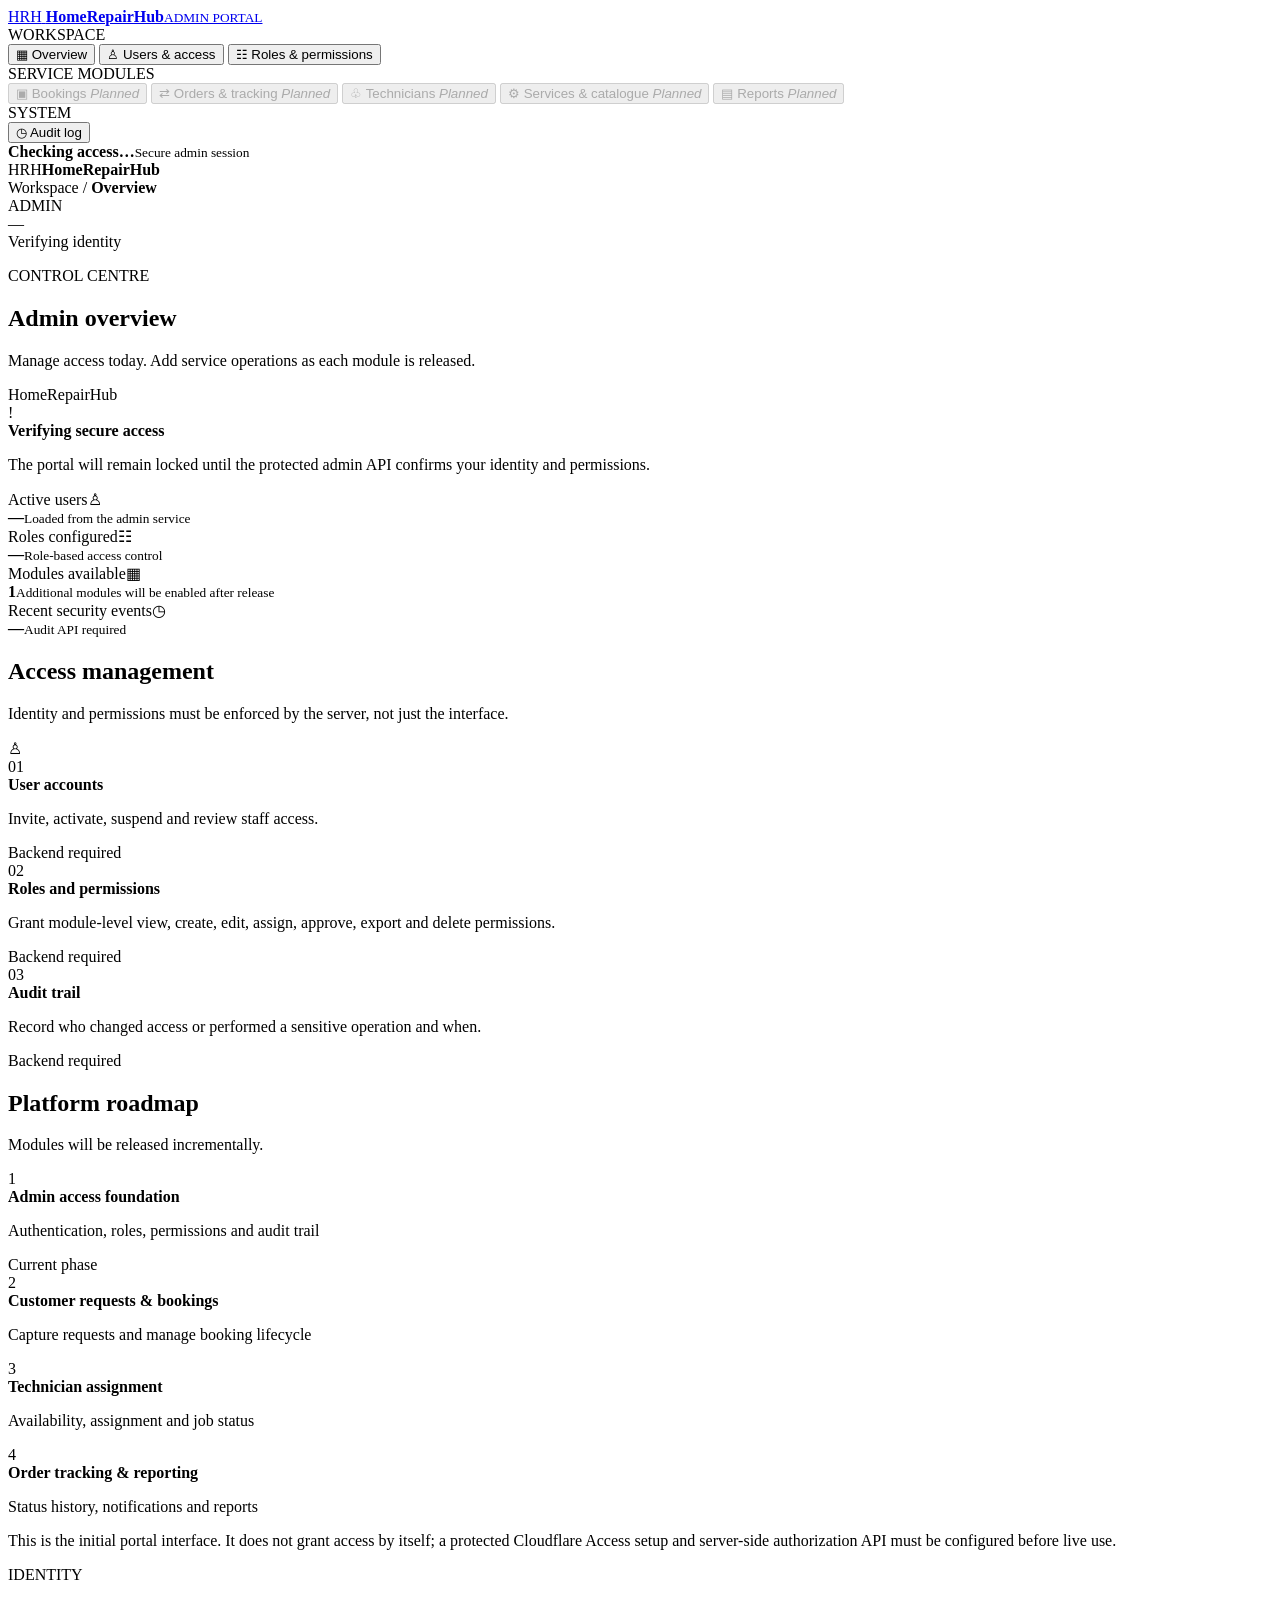
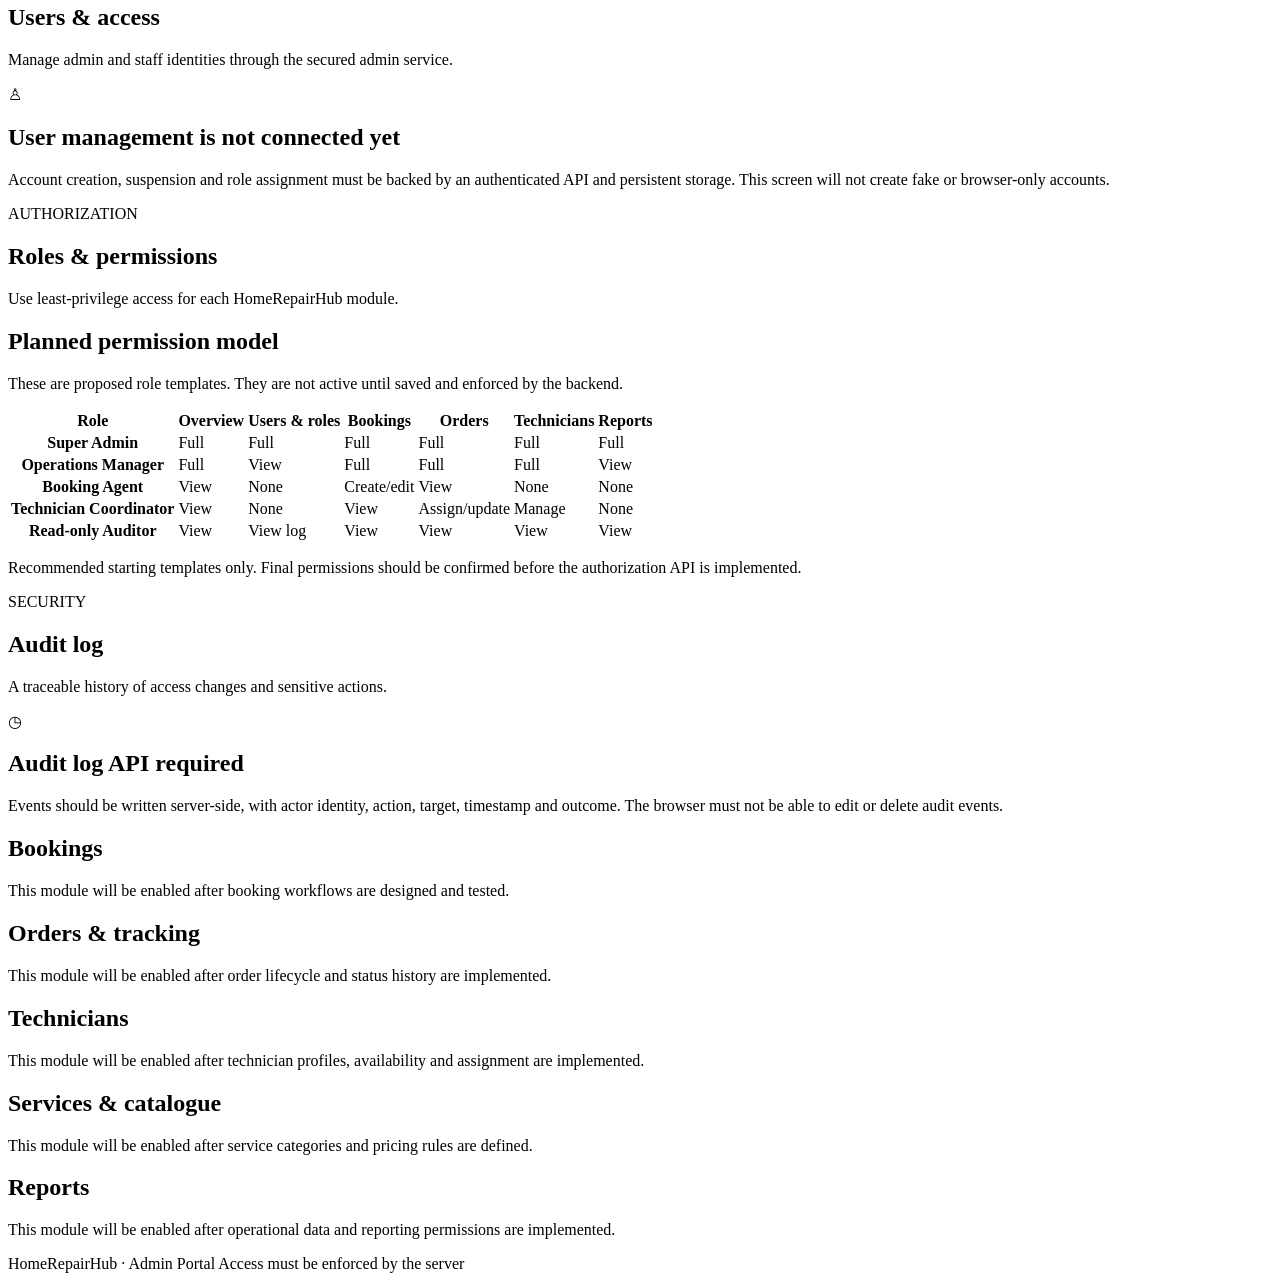
==== admin/index.html @ 63f6ca16 "Add secure admin portal shell" ====
<!doctype html>
<html lang="en">
<head>
  <meta charset="utf-8">
  <meta name="viewport" content="width=device-width, initial-scale=1">
  <meta name="robots" content="noindex, nofollow">
  <meta name="referrer" content="same-origin">
  <title>Admin Portal | HomeRepairHub</title>
  <link rel="stylesheet" href="./admin.css">
  <script src="./admin.js" defer></script>
</head>
<body>
  <div class="app-shell">
    <aside class="sidebar" aria-label="Admin navigation">
      <a class="brand" href="./" aria-label="HomeRepairHub Admin home">
        <span class="brand-mark">HRH</span>
        <span><strong>HomeRepairHub</strong><small>ADMIN PORTAL</small></span>
      </a>
      <div class="nav-label">WORKSPACE</div>
      <nav id="main-nav">
        <button class="nav-item active" data-view="overview"><span>▦</span> Overview</button>
        <button class="nav-item" data-view="users"><span>♙</span> Users & access</button>
        <button class="nav-item" data-view="roles"><span>☷</span> Roles & permissions</button>
        <div class="nav-label">SERVICE MODULES</div>
        <button class="nav-item future" data-view="bookings" disabled><span>▣</span> Bookings <em>Planned</em></button>
        <button class="nav-item future" data-view="orders" disabled><span>⇄</span> Orders & tracking <em>Planned</em></button>
        <button class="nav-item future" data-view="technicians" disabled><span>♧</span> Technicians <em>Planned</em></button>
        <button class="nav-item future" data-view="services" disabled><span>⚙</span> Services & catalogue <em>Planned</em></button>
        <button class="nav-item future" data-view="reports" disabled><span>▤</span> Reports <em>Planned</em></button>
        <div class="nav-label">SYSTEM</div>
        <button class="nav-item" data-view="audit"><span>◷</span> Audit log</button>
      </nav>
      <div class="sidebar-bottom">
        <span class="status-dot"></span>
        <span><strong id="security-state">Checking access…</strong><small>Secure admin session</small></span>
      </div>
    </aside>

    <main class="main-content">
      <header class="topbar">
        <div class="mobile-brand"><span class="brand-mark">HRH</span><strong>HomeRepairHub</strong></div>
        <div class="breadcrumbs">Workspace <span>/</span> <strong id="page-crumb">Overview</strong></div>
        <div class="topbar-right"><span class="environment-pill">ADMIN</span><div class="avatar" id="user-avatar">—</div><span id="user-name">Verifying identity</span></div>
      </header>

      <section class="page" id="page-overview">
        <div class="page-heading">
          <div><p class="eyebrow">CONTROL CENTRE</p><h1>Admin overview</h1><p class="subheading">Manage access today. Add service operations as each module is released.</p></div>
          <span class="date-chip" id="today-label">HomeRepairHub</span>
        </div>
        <div id="access-banner" class="notice notice-warning" role="status">
          <span class="notice-icon">!</span><div><strong>Verifying secure access</strong><p>The portal will remain locked until the protected admin API confirms your identity and permissions.</p></div>
        </div>
        <div class="stat-grid">
          <article class="stat-card"><div class="stat-top"><span>Active users</span><span class="stat-icon">♙</span></div><strong id="stat-users">—</strong><small>Loaded from the admin service</small></article>
          <article class="stat-card"><div class="stat-top"><span>Roles configured</span><span class="stat-icon">☷</span></div><strong id="stat-roles">—</strong><small>Role-based access control</small></article>
          <article class="stat-card"><div class="stat-top"><span>Modules available</span><span class="stat-icon">▦</span></div><strong id="stat-modules">1</strong><small>Additional modules will be enabled after release</small></article>
          <article class="stat-card"><div class="stat-top"><span>Recent security events</span><span class="stat-icon">◷</span></div><strong id="stat-events">—</strong><small>Audit API required</small></article>
        </div>
        <div class="content-grid">
          <article class="panel"><div class="panel-heading"><div><h2>Access management</h2><p>Identity and permissions must be enforced by the server, not just the interface.</p></div><span class="panel-icon">♙</span></div>
            <div class="feature-row"><div class="feature-icon">01</div><div><strong>User accounts</strong><p>Invite, activate, suspend and review staff access.</p></div><span class="tag tag-pending">Backend required</span></div>
            <div class="feature-row"><div class="feature-icon">02</div><div><strong>Roles and permissions</strong><p>Grant module-level view, create, edit, assign, approve, export and delete permissions.</p></div><span class="tag tag-pending">Backend required</span></div>
            <div class="feature-row"><div class="feature-icon">03</div><div><strong>Audit trail</strong><p>Record who changed access or performed a sensitive operation and when.</p></div><span class="tag tag-pending">Backend required</span></div>
          </article>
          <article class="panel roadmap"><div class="panel-heading"><div><h2>Platform roadmap</h2><p>Modules will be released incrementally.</p></div></div>
            <div class="roadmap-step"><span class="step-number current">1</span><div><strong>Admin access foundation</strong><p>Authentication, roles, permissions and audit trail</p><span class="tag tag-current">Current phase</span></div></div>
            <div class="roadmap-step"><span class="step-number">2</span><div><strong>Customer requests & bookings</strong><p>Capture requests and manage booking lifecycle</p></div></div>
            <div class="roadmap-step"><span class="step-number">3</span><div><strong>Technician assignment</strong><p>Availability, assignment and job status</p></div></div>
            <div class="roadmap-step"><span class="step-number">4</span><div><strong>Order tracking & reporting</strong><p>Status history, notifications and reports</p></div></div>
          </article>
        </div>
        <p class="footnote">This is the initial portal interface. It does not grant access by itself; a protected Cloudflare Access setup and server-side authorization API must be configured before live use.</p>
      </section>

      <section class="page hidden" id="page-users">
        <div class="page-heading"><div><p class="eyebrow">IDENTITY</p><h1>Users & access</h1><p class="subheading">Manage admin and staff identities through the secured admin service.</p></div></div>
        <div class="panel"><div class="empty-state"><div class="empty-symbol">♙</div><h2>User management is not connected yet</h2><p>Account creation, suspension and role assignment must be backed by an authenticated API and persistent storage. This screen will not create fake or browser-only accounts.</p></div></div>
      </section>

      <section class="page hidden" id="page-roles">
        <div class="page-heading"><div><p class="eyebrow">AUTHORIZATION</p><h1>Roles & permissions</h1><p class="subheading">Use least-privilege access for each HomeRepairHub module.</p></div></div>
        <div class="panel"><h2>Planned permission model</h2><p class="panel-description">These are proposed role templates. They are not active until saved and enforced by the backend.</p>
          <div class="table-wrap"><table><thead><tr><th>Role</th><th>Overview</th><th>Users & roles</th><th>Bookings</th><th>Orders</th><th>Technicians</th><th>Reports</th></tr></thead><tbody>
          <tr><th>Super Admin</th><td><span class="permission full">Full</span></td><td><span class="permission full">Full</span></td><td><span class="permission full">Full</span></td><td><span class="permission full">Full</span></td><td><span class="permission full">Full</span></td><td><span class="permission full">Full</span></td></tr>
          <tr><th>Operations Manager</th><td><span class="permission full">Full</span></td><td><span class="permission limited">View</span></td><td><span class="permission full">Full</span></td><td><span class="permission full">Full</span></td><td><span class="permission full">Full</span></td><td><span class="permission limited">View</span></td></tr>
          <tr><th>Booking Agent</th><td><span class="permission limited">View</span></td><td><span class="permission none">None</span></td><td><span class="permission limited">Create/edit</span></td><td><span class="permission limited">View</span></td><td><span class="permission none">None</span></td><td><span class="permission none">None</span></td></tr>
          <tr><th>Technician Coordinator</th><td><span class="permission limited">View</span></td><td><span class="permission none">None</span></td><td><span class="permission limited">View</span></td><td><span class="permission limited">Assign/update</span></td><td><span class="permission limited">Manage</span></td><td><span class="permission none">None</span></td></tr>
          <tr><th>Read-only Auditor</th><td><span class="permission limited">View</span></td><td><span class="permission limited">View log</span></td><td><span class="permission limited">View</span></td><td><span class="permission limited">View</span></td><td><span class="permission limited">View</span></td><td><span class="permission limited">View</span></td></tr>
          </tbody></table></div>
          <p class="footnote">Recommended starting templates only. Final permissions should be confirmed before the authorization API is implemented.</p>
        </div>
      </section>

      <section class="page hidden" id="page-audit">
        <div class="page-heading"><div><p class="eyebrow">SECURITY</p><h1>Audit log</h1><p class="subheading">A traceable history of access changes and sensitive actions.</p></div></div>
        <div class="panel"><div class="empty-state"><div class="empty-symbol">◷</div><h2>Audit log API required</h2><p>Events should be written server-side, with actor identity, action, target, timestamp and outcome. The browser must not be able to edit or delete audit events.</p></div></div>
      </section>

      <section class="page hidden" id="page-bookings"><div class="panel"><h2>Bookings</h2><p>This module will be enabled after booking workflows are designed and tested.</p></div></section>
      <section class="page hidden" id="page-orders"><div class="panel"><h2>Orders & tracking</h2><p>This module will be enabled after order lifecycle and status history are implemented.</p></div></section>
      <section class="page hidden" id="page-technicians"><div class="panel"><h2>Technicians</h2><p>This module will be enabled after technician profiles, availability and assignment are implemented.</p></div></section>
      <section class="page hidden" id="page-services"><div class="panel"><h2>Services & catalogue</h2><p>This module will be enabled after service categories and pricing rules are defined.</p></div></section>
      <section class="page hidden" id="page-reports"><div class="panel"><h2>Reports</h2><p>This module will be enabled after operational data and reporting permissions are implemented.</p></div></section>
      <footer class="page-footer">HomeRepairHub · Admin Portal <span>Access must be enforced by the server</span></footer>
    </main>
  </div>
  <noscript><div class="noscript">JavaScript is required to verify your admin session. Access remains unavailable without verification.</div></noscript>
</body>
</html>
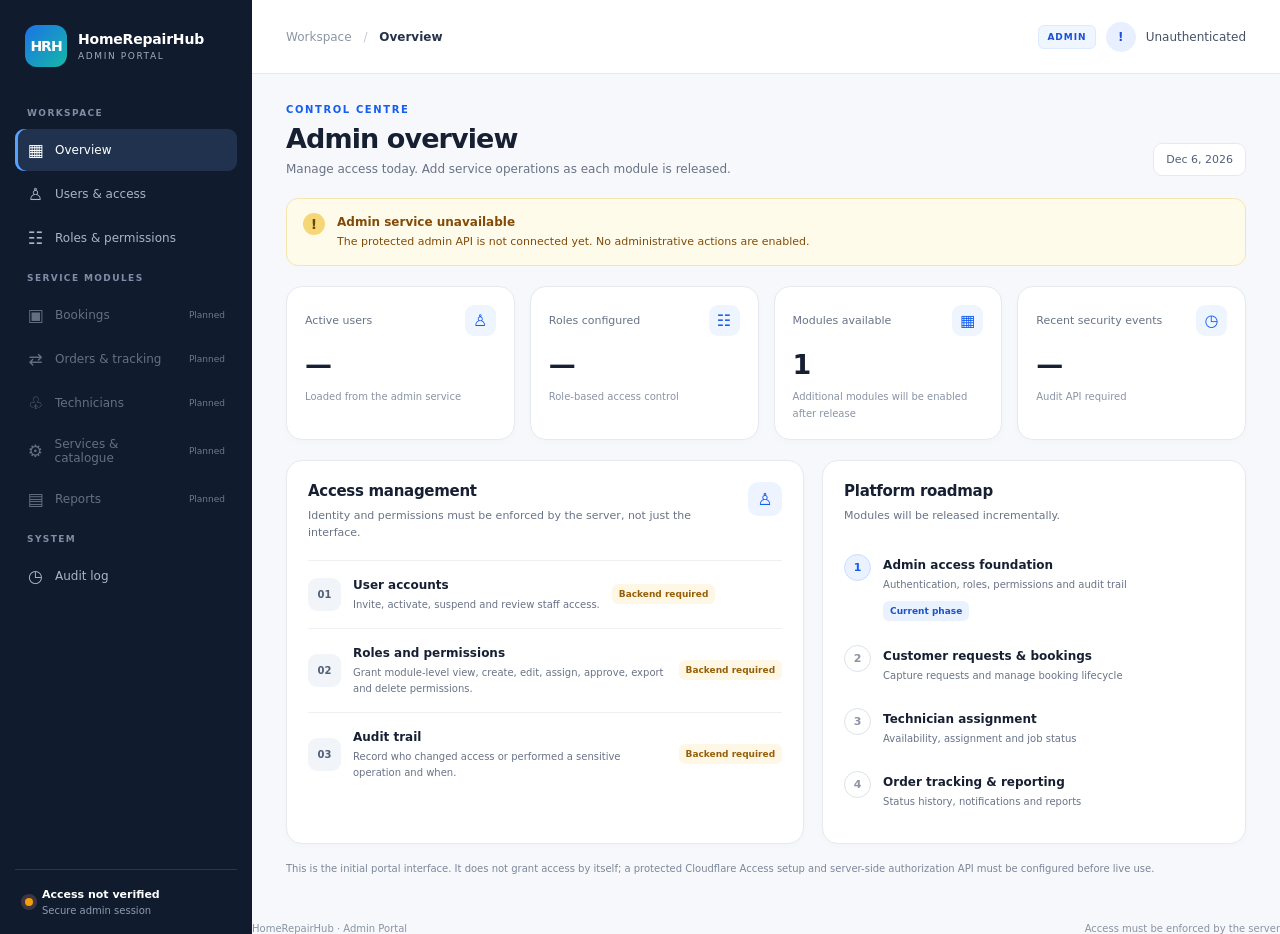
==== commit 71a1a1d9: "Add admin email-password sign-in form" ====
--- a/admin/index.html
+++ b/admin/index.html
@@ -40,7 +40,7 @@
       <header class="topbar">
         <div class="mobile-brand"><span class="brand-mark">HRH</span><strong>HomeRepairHub</strong></div>
         <div class="breadcrumbs">Workspace <span>/</span> <strong id="page-crumb">Overview</strong></div>
-        <div class="topbar-right"><span class="environment-pill">ADMIN</span><div class="avatar" id="user-avatar">—</div><span id="user-name">Verifying identity</span></div>
+        <div class="topbar-right"><span class="environment-pill">ADMIN</span><div class="avatar" id="user-avatar">—</div><span id="user-name">Verifying identity</span><button id="logout-button" class="logout-button hidden" type="button">Sign out</button></div>
       </header>
 
       <section class="page" id="page-overview">
@@ -51,6 +51,17 @@
         <div id="access-banner" class="notice notice-warning" role="status">
           <span class="notice-icon">!</span><div><strong>Verifying secure access</strong><p>The portal will remain locked until the protected admin API confirms your identity and permissions.</p></div>
         </div>
+        <form id="login-form" class="panel login-panel hidden" autocomplete="on" novalidate>
+          <p class="eyebrow">SECURE ADMIN SIGN-IN</p><h2>Sign in to your admin account</h2>
+          <p class="panel-description">Use the email address and password registered with HomeRepairHub's authentication provider. Only approved admin accounts are allowed.</p>
+          <label for="login-email">Email address</label>
+          <input id="login-email" name="email" type="email" autocomplete="username" maxlength="254" required>
+          <label for="login-password">Password</label>
+          <input id="login-password" name="password" type="password" autocomplete="current-password" maxlength="1024" required>
+          <p id="login-error" class="login-error" role="alert" aria-live="polite"></p>
+          <button id="login-submit" type="submit" class="login-submit">Sign in securely</button>
+          <p class="login-help">Forgot your password? Use the configured provider's account recovery flow. Do not share your password or one-time codes.</p>
+        </form>
         <div class="stat-grid">
           <article class="stat-card"><div class="stat-top"><span>Active users</span><span class="stat-icon">♙</span></div><strong id="stat-users">—</strong><small>Loaded from the admin service</small></article>
           <article class="stat-card"><div class="stat-top"><span>Roles configured</span><span class="stat-icon">☷</span></div><strong id="stat-roles">—</strong><small>Role-based access control</small></article>
--- a/admin/admin.css
+++ b/admin/admin.css
@@ -0,0 +1 @@
+:root{color-scheme:light;--ink:#172033;--muted:#697386;--line:#e6eaf0;--canvas:#f6f8fb;--brand:#155eef;--brand-dark:#1547b8;--teal:#0d9488;--amber:#a15c07;--sidebar:#111b2e;--sidebar-muted:#aab5c8;--radius:16px;font-family:Inter,ui-sans-serif,system-ui,-apple-system,BlinkMacSystemFont,"Segoe UI",sans-serif}*{box-sizing:border-box}body{margin:0;background:var(--canvas);color:var(--ink);font-size:14px}.app-shell{min-height:100vh;display:grid;grid-template-columns:252px minmax(0,1fr)}.sidebar{background:var(--sidebar);color:#fff;padding:25px 15px 18px;display:flex;flex-direction:column;min-height:100vh}.brand{display:flex;align-items:center;gap:11px;padding:0 10px 29px;color:#fff;text-decoration:none}.brand-mark{width:42px;height:42px;border-radius:12px;background:linear-gradient(135deg,#1b73e8,#15b8a6);display:grid;place-items:center;font-weight:850;letter-spacing:-1px;color:#fff}.brand strong,.brand small,.sidebar-bottom strong,.sidebar-bottom small{display:block}.brand strong{font-size:14px;letter-spacing:-.2px}.brand small{font-size:9px;letter-spacing:1.6px;color:#9eacc2;margin-top:4px}.nav-label{padding:12px 12px 9px;font-size:9px;font-weight:800;letter-spacing:1.4px;color:#7f8da7}.nav-item{width:100%;display:flex;align-items:center;gap:11px;border:0;background:transparent;color:var(--sidebar-muted);text-align:left;padding:11px 12px;border-radius:9px;margin:2px 0;font:inherit;font-size:12px;cursor:pointer}.nav-item span{width:17px;text-align:center;font-size:17px}.nav-item:hover:not(:disabled),.nav-item.active{background:#20324e;color:#fff}.nav-item.active{box-shadow:inset 3px 0 #56a2ff}.nav-item:disabled{cursor:not-allowed;opacity:.55}.nav-item em{font-size:9px;font-style:normal;margin-left:auto;color:#b8c5d8}.sidebar-bottom{display:flex;align-items:center;gap:9px;margin-top:auto;padding:18px 10px 0;border-top:1px solid #29364b}.sidebar-bottom strong{font-size:11px}.sidebar-bottom small{font-size:10px;color:#8e9bb1;margin-top:4px}.status-dot{width:8px;height:8px;border-radius:50%;background:#f59e0b;box-shadow:0 0 0 4px #3d3540}.main-content{min-width:0}.topbar{height:74px;padding:0 34px;background:#fff;border-bottom:1px solid var(--line);display:flex;align-items:center;justify-content:space-between;gap:16px}.breadcrumbs{color:#8b95a7;font-size:12px}.breadcrumbs span{padding:0 8px;color:#c3cad5}.breadcrumbs strong{color:#263248}.topbar-right{display:flex;align-items:center;gap:10px;font-size:12px;color:#465166}.environment-pill{font-size:9px;letter-spacing:1px;font-weight:800;color:#1d4ed8;background:#eff6ff;border:1px solid #dbeafe;padding:6px 8px;border-radius:6px}.avatar{width:30px;height:30px;border-radius:50%;display:grid;place-items:center;background:#e8efff;color:#1d4ed8;font-weight:800}.page{padding:30px 34px 20px;max-width:1600px;margin:0 auto}.hidden{display:none!important}.page-heading{display:flex;align-items:flex-end;justify-content:space-between;gap:16px;margin-bottom:22px}.eyebrow{font-size:10px;letter-spacing:1.6px;font-weight:800;color:var(--brand);margin:0 0 8px}.page-heading h1{font-size:27px;letter-spacing:-.9px;margin:0;font-weight:760}.subheading{color:var(--muted);font-size:12px;margin:8px 0 0}.date-chip{font-size:11px;color:#536078;background:#fff;border:1px solid var(--line);border-radius:9px;padding:9px 12px}.notice{display:flex;align-items:flex-start;gap:12px;border-radius:12px;padding:14px 16px;margin-bottom:20px}.notice-warning{background:#fffbeb;border:1px solid #f8e5ae;color:#824b08}.notice-success{background:#ecfdf5;border:1px solid #b7ead4;color:#065f46}.notice-icon{display:grid;place-items:center;width:22px;height:22px;border-radius:50%;background:#f6d777;color:#6e4500;font-weight:900;flex:none}.notice strong{font-size:12px}.notice p{font-size:11px;line-height:1.6;margin:4px 0 0}.stat-grid{display:grid;grid-template-columns:repeat(4,minmax(0,1fr));gap:15px;margin-bottom:20px}.stat-card,.panel{background:#fff;border:1px solid var(--line);border-radius:var(--radius);box-shadow:0 2px 7px #17203305}.stat-card{padding:18px}.stat-top{display:flex;align-items:center;justify-content:space-between;color:#687386;font-size:11px}.stat-icon{display:grid;place-items:center;width:31px;height:31px;border-radius:9px;background:#eff5ff;color:var(--brand);font-size:16px}.stat-card>strong{display:block;font-size:27px;letter-spacing:-1px;margin:13px 0 7px}.stat-card>small{font-size:10px;color:#8a94a5;line-height:1.5}.content-grid{display:grid;grid-template-columns:minmax(0,1.1fr) minmax(0,.9fr);gap:18px}.panel{padding:21px;min-width:0}.panel h2{font-size:15px;margin:0;letter-spacing:-.3px}.panel-heading{display:flex;justify-content:space-between;gap:12px;margin-bottom:18px}.panel-heading p,.panel-description{font-size:11px;line-height:1.6;color:var(--muted);margin:7px 0 0}.panel-icon{display:grid;place-items:center;width:34px;height:34px;border-radius:10px;background:#eef4ff;color:var(--brand);font-size:17px;flex:none}.feature-row{display:flex;align-items:center;gap:12px;padding:15px 0;border-top:1px solid #eef0f4}.feature-icon{display:grid;place-items:center;width:33px;height:33px;border-radius:9px;background:#f1f5f9;color:#506078;font-size:10px;font-weight:800;flex:none}.feature-row strong,.roadmap-step strong{font-size:12px}.feature-row p,.roadmap-step p{font-size:10px;line-height:1.6;color:var(--muted);margin:5px 0 0}.tag{display:inline-flex;align-items:center;white-space:nowrap;border-radius:6px;padding:5px 7px;font-size:9px;font-weight:750}.tag-pending{background:#fff7e6;color:#956008}.tag-current{background:#eaf2ff;color:#1c54c5}.roadmap-step{display:flex;gap:12px;padding:12px 0}.step-number{display:grid;place-items:center;width:27px;height:27px;border-radius:50%;border:1px solid #dce2eb;color:#8b95a7;font-size:11px;font-weight:800;flex:none}.step-number.current{background:#eaf2ff;border-color:#c9dcff;color:#155eef}.roadmap-step>div{padding-top:2px}.roadmap-step .tag{margin-top:8px}.footnote{font-size:10px;line-height:1.7;color:#7c8799;margin:16px 0 0}.empty-state{text-align:center;padding:48px 20px;max-width:540px;margin:auto}.empty-symbol{display:grid;place-items:center;width:55px;height:55px;border-radius:16px;background:#eff5ff;color:var(--brand);font-size:24px;margin:0 auto 17px}.empty-state h2{font-size:17px}.empty-state p{font-size:12px;line-height:1.8;color:var(--muted)}.table-wrap{overflow-x:auto;margin-top:20px}table{width:100%;border-collapse:collapse;white-space:nowrap;font-size:11px}th,td{text-align:left;padding:13px 11px;border-bottom:1px solid #edf0f4}thead th{background:#f8fafc;color:#677387;font-size:10px;font-weight:750}tbody th{font-weight:700}.permission{display:inline-block;border-radius:5px;padding:5px 7px;font-size:9px;font-weight:750}.permission.full{background:#e7f8ef;color:#117345}.permission.limited{background:#eef4ff;color:#2758b8}.permission.none{background:#f1f3f6;color:#7d8797}.page-footer{display:flex;justify-content:space-between;gap:12px;padding:26px 0 0;color:#8993a3;font-size:10px}.mobile-brand{display:none}.noscript{position:fixed;inset:12px 12px auto;background:#fff1f2;color:#9f1239;padding:18px;border:1px solid #fecdd3;border-radius:10px;z-index:99}@media(max-width:1100px){.app-shell{grid-template-columns:220px minmax(0,1fr)}.page{padding:26px 22px}.topbar{padding:0 22px}.stat-grid{grid-template-columns:repeat(2,minmax(0,1fr))}.content-grid{grid-template-columns:1fr}.feature-row{flex-wrap:wrap}.feature-row>div:nth-child(2){flex:1;min-width:160px}}@media(max-width:680px){.app-shell{display:block}.sidebar{min-height:auto;padding:12px 14px}.brand{padding:0 2px 12px}.sidebar nav{display:flex;overflow:auto;gap:4px}.sidebar .nav-label,.sidebar-bottom,.nav-item.future{display:none}.nav-item{white-space:nowrap;width:auto;margin:0;padding:9px 10px}.nav-item span{display:none}.topbar{height:58px;padding:0 16px}.breadcrumbs{display:none}.mobile-brand{display:flex;align-items:center;gap:8px;font-size:12px}.mobile-brand .brand-mark{width:31px;height:31px;border-radius:9px;font-size:11px}.topbar-right{gap:6px}.topbar-right #user-name{display:none}.environment-pill{font-size:8px;padding:5px}.page{padding:22px 14px}.page-heading{align-items:flex-start}.page-heading h1{font-size:23px}.date-chip{display:none}.stat-grid{gap:10px}.stat-card{padding:14px}.stat-card>strong{font-size:23px}.panel{padding:16px}.page-footer{flex-direction:column}.feature-row .tag{margin-left:45px}}
